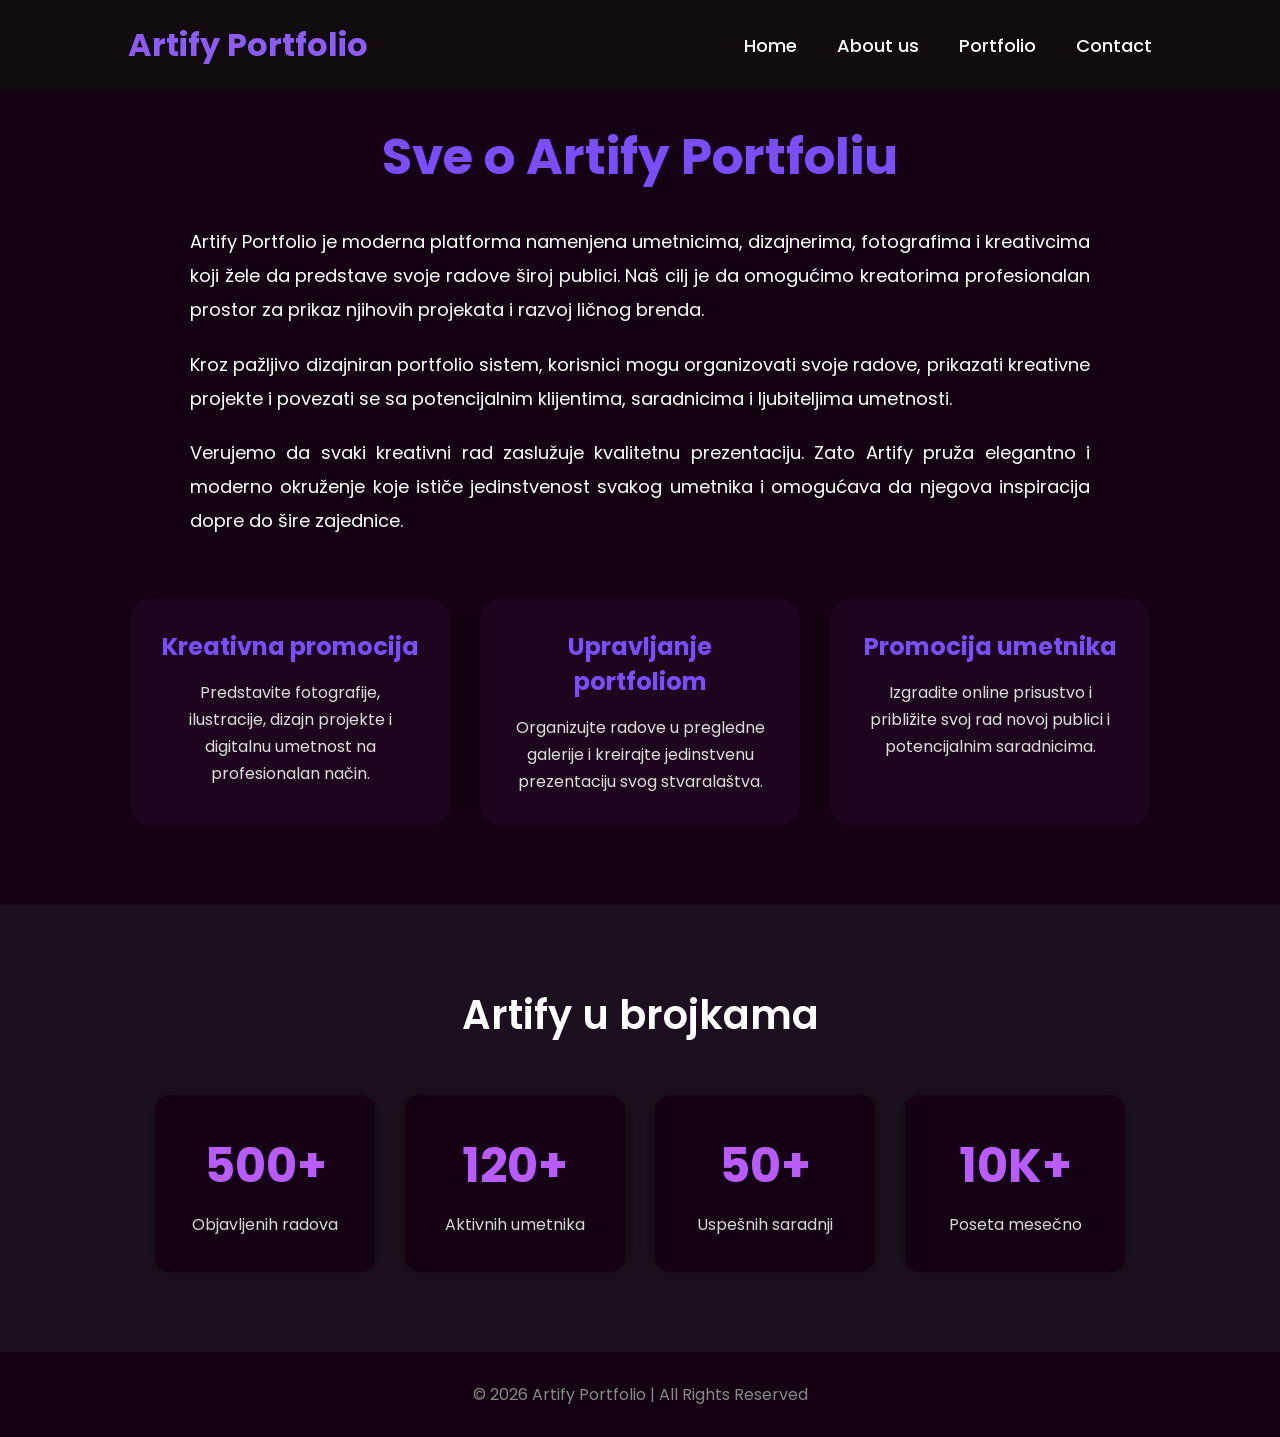
==== about.html @ 8f9bca3a "Add files via upload" ====
<!DOCTYPE html>
<html lang="sr">
<head>
    <meta charset="UTF-8">
    <meta name="viewport" content="width=device-width, initial-scale=1.0">
    <title>About Us</title>

    <link rel="stylesheet" href="style.css">

    <link href="https://fonts.googleapis.com/css2?family=Poppins:wght@300;400;500;600;700&display=swap" rel="stylesheet">
<link rel="icon" type="image/png" href="fav/favicon-96x96.png" sizes="96x96" />
<link rel="icon" type="image/svg+xml" href="fav/favicon.svg" />
<link rel="shortcut icon" href="fav/favicon.ico" />
<link rel="apple-touch-icon" sizes="180x180" href="fav/apple-touch-icon.png" />
<link rel="manifest" href="fav/site.webmanifest" />
</head>
<body>

    <header>
    <div class="logo">Artify Portfolio</div>

    <nav>
        <ul>
            <li><a href="home.html">Home</a></li>
            <li><a href="#">About us</a></li>
            <li><a href="gallery.html">Portfolio</a></li>
            <li><a href="contact.html">Contact</a></li>
        </ul>
    </nav>
</header>

    <section class="about-page">

        <div class="about-content">

            <h1>Sve o Artify Portfoliu</h1>

            <p>
                Artify Portfolio je moderna platforma namenjena umetnicima,
                dizajnerima, fotografima i kreativcima koji žele da predstave
                svoje radove široj publici. Naš cilj je da omogućimo kreatorima
                profesionalan prostor za prikaz njihovih projekata i razvoj
                ličnog brenda.
            </p>

            <p>
                Kroz pažljivo dizajniran portfolio sistem, korisnici mogu
                organizovati svoje radove, prikazati kreativne projekte i
                povezati se sa potencijalnim klijentima, saradnicima i
                ljubiteljima umetnosti.
            </p>

            <p>
                Verujemo da svaki kreativni rad zaslužuje kvalitetnu prezentaciju.
                Zato Artify pruža elegantno i moderno okruženje koje ističe
                jedinstvenost svakog umetnika i omogućava da njegova inspiracija
                dopre do šire zajednice.
            </p>

        </div>

        <div class="about-features">

            <div class="feature-card">
                <h3>Kreativna promocija</h3>
                <p>
                    Predstavite fotografije, ilustracije, dizajn projekte i
                    digitalnu umetnost na profesionalan način.
                </p>
            </div>

            <div class="feature-card">
                <h3>Upravljanje portfoliom</h3>
                <p>
                    Organizujte radove u pregledne galerije i kreirajte
                    jedinstvenu prezentaciju svog stvaralaštva.
                </p>
            </div>

            <div class="feature-card">
                <h3>Promocija umetnika</h3>
                <p>
                    Izgradite online prisustvo i približite svoj rad novoj
                    publici i potencijalnim saradnicima.
                </p>
            </div>

        </div>

    </section>
    <section class="stats-section">

    <h2>Artify u brojkama</h2>

    <div class="stats-container">

        <div class="stat-box">
            <h3>500+</h3>
            <p>Objavljenih radova</p>
        </div>

        <div class="stat-box">
            <h3>120+</h3>
            <p>Aktivnih umetnika</p>
        </div>

        <div class="stat-box">
            <h3>50+</h3>
            <p>Uspešnih saradnji</p>
        </div>

        <div class="stat-box">
            <h3>10K+</h3>
            <p>Poseta mesečno</p>
        </div>

    </div>

</section>

    <footer>
        <p>
            © 2026 Artify Portfolio | All Rights Reserved
        </p>
    </footer>
    <script>
function animateCounter(id, target, speed){

    let counter = 0;
    const element = document.getElementById(id);

    const interval = setInterval(() => {

        counter += Math.ceil(target / speed);

        if(counter >= target){
            counter = target;
            clearInterval(interval);
        }

        element.textContent = counter + "+";

    }, 20);
}

animateCounter("projects", 500, 50);
animateCounter("artists", 120, 50);
animateCounter("partners", 50, 50);
animateCounter("visitors", 10000, 100);
</script>

</body>
</html>
---- style.css ----
*{
    margin:0;
    padding:0;
    box-sizing:border-box;
}

html{
    scroll-behavior:smooth;
}

body{
    font-family:'Poppins',sans-serif;
    background:#140114;
    color:white;
}


header{
    width:100%;
    height:90px;
    padding:0 10%;
    display:flex;
    justify-content:space-between;
    align-items:center;
    position:fixed;
    top:0;
    left:0;
    z-index:1000;
    background:rgba(19,15,15,0.85);
    backdrop-filter:blur(10px);
}

.logo{
    font-size:32px;
    font-weight:700;
    color:#8b5cf6;
}

nav ul{
    display:flex;
    align-items:center;
    gap:40px;
    list-style:none;
}

nav ul li a{
    text-decoration:none;
    color:white;
    font-size:18px;
    font-weight:500;
    transition:.3s;
}

nav ul li a:hover{
    color:#8b5cf6;
}


footer{
    padding:30px;
    text-align:center;
    background:#0f000f;
    color:#aaa;
}
.home{
    height:100vh;
    background:url('slike/photo-1498050108023-c5249f4df085.jpg');
    background-size:cover;
    background-position:center;
    display:flex;
    justify-content:center;
    align-items:center;
    position:relative;
    text-align:center;
    padding:20px;
}

.overlay{
    position:absolute;
    width:100%;
    height:100%;
    background:rgba(21, 8, 8, 0.65);
}

.home-content{
    position:relative;
    z-index:2;
}

.home-content h1{
    font-size:65px;
    margin-bottom:20px;
}

.home-content p{
    font-size:20px;
    color:#ddd;
    margin-bottom:30px;
}
#openModal{
    display:inline-block;
    margin-top:25px;
    padding:15px 35px;
    background:#7c4dff;
    color:white;
    border:none;
    border-radius:25px;
    font-size:18px;
    font-weight:600;
    cursor:pointer;
    transition:0.3s;
}

#openModal:hover{
    background:#6336e8;
    transform:translateY(-3px);
}
.modal{
    display:none;
    position:fixed;
    top:0;
    left:0;
    width:100%;
    height:100%;
    background:rgba(0,0,0,0.7);
    justify-content:center;
    align-items:center;
    z-index:2000;
}

.modal.show{
    display:flex;
}

.modal-content{
    background:#1d051d;
    padding:40px;
    border-radius:20px;
    width:350px;
    text-align:center;
    position:relative;
}

.modal-content h2{
    color:#7c4dff;
    margin-bottom:20px;
}

.modal-content input{
    width:100%;
    padding:12px;
    margin:10px 0;
    border:none;
    border-radius:10px;
    outline:none;
}

.modal-content button{
    width:100%;
    padding:12px;
    border:none;
    border-radius:10px;
    background:#7c4dff;
    color:white;
    cursor:pointer;
}

.modal-content button:hover{
    background:#6336e8;
}

.close{
    position:absolute;
    top:10px;
    right:15px;
    font-size:24px;
    cursor:pointer;
    color:white;
}
.cta-btn{
    display:inline-block;
    margin-top:25px;
    padding:12px 25px;
    background:#7c4dff;
    color:white;
    text-decoration:none;
    border-radius:25px;
    font-weight:600;
    transition:0.3s;
}

.cta-btn:hover{
    background:#6336e8;
    transform:translateY(-3px);
}

.auth-section{
    padding:120px 10%;
    background:#140114;
    text-align:center;
}

.auth-text h2{
    font-size:45px;
    color:#7c4dff;
    margin-bottom:15px;
}

.auth-text p{
    max-width:700px;
    margin:0 auto 50px;
    color:#ccc;
    line-height:1.8;
    font-size:18px;
}

.auth-cards{
    display:flex;
    gap:25px;
    justify-content:center;
    flex-wrap:wrap;
}

.auth-card{
    background:#1d051d;
    padding:30px;
    border-radius:20px;
    width:300px;
    transition:0.4s;
}

.auth-card:hover{
    transform:translateY(-10px);
}

.auth-card h3{
    color:#7c4dff;
    margin-bottom:10px;
    font-size:20px;
}

.auth-card p{
    color:#ccc;
    font-size:15px;
    line-height:1.6;
}

.about{
    background-color: #1C0F1F;
    padding:100px 10%;
    text-align:center;
}

.about h2{
    font-size:45px;
    margin-bottom:25px;
    color:#7c4dff;
}

.about p{
    max-width:700px;
    margin:auto;
    color:#ccc;
    line-height:1.8;
    font-size:18px;
}

.gallery-section{
    padding:100px 10%;
    background:#140114;
}

.gallery-section h2{
    text-align:center;
    font-size:45px;
    margin-bottom:40px;
    color:#7c4dff;
}

.gallery-text p{
    color:#fff;
    font-size:18px;
    line-height:1.8;
    text-align:center;
}

.gallery{
    margin-top: 30px;
    display:flex;
    justify-content:center;
    gap:25px;
    flex-wrap:nowrap;
}

.image-box{
    flex:1;
    max-width:300px;
    overflow:hidden;
    border-radius:25px;
}

.image-box img{
    width:100%;
    height:300px;
    object-fit:cover;
    display:block;
    transition:0.5s;
}

.image-box:hover img{
    transform:scale(1.1);
}

.contact{
    background-color: #1C0F1F;
    padding:100px 10%;
    text-align:center;
}

.contact h2{
    font-size:45px;
    margin-bottom:40px;
    color:#7c4dff;
}

.contact-form{
    max-width:600px;
    margin:auto;
    display:flex;
    flex-direction:column;
    gap:20px;
}

.contact-form input,
.contact-form textarea{
    padding:15px;
    border:none;
    border-radius:10px;
    background: #1C0F1F;
    color:white;
    outline:none;
}

.contact-form textarea{
    height:150px;
    resize:none;
}

.contact-form button{
    padding:15px;
    border:none;
    border-radius:10px;
    background:#7c4dff;
    color:white;
    cursor:pointer;
    transition:0.3s;
}

.contact-form button:hover{
    background:#6336e8;
}

footer{
    padding:30px;
    text-align:center;
    background:#140114;
    color:#888;
}
.gallery-page{
    padding:120px 10% 80px;
    background:#140114;
    color:white;
}

.gallery-intro{
    text-align:center;
    max-width:700px;
    margin:0 auto 60px;
}
.portfolio-info{
    padding:120px 10%;
    background:#1C0F1F;
    color:white;
    text-align:center;
}

.portfolio-info h1{
    font-size:50px;
    color:#7c4dff;
    margin-bottom:25px;
}

.portfolio-info p{
    max-width:900px;
    margin:0 auto;
    font-size:18px;
    line-height:1.9;
    color:#ccc;
}
.portfolio-info{
    opacity: 0;
    transform: translateY(40px);
    transition: all 0.8s ease;
}

.portfolio-info.show{
    opacity: 1;
    transform: translateY(0);
}

.gallery-intro h1{
    font-size:40px;
    color:white;
    margin-bottom:20px;
}

.gallery-intro p{
    font-size:18px;
    color:#ccc;
    line-height:1.8;
}

.gallery-grid{
    display:grid;
    grid-template-columns:repeat(auto-fit, minmax(260px, 1fr));
    gap:25px;
}

.gallery-item{
    position:relative;
    overflow:hidden;
    border-radius:20px;
    cursor:pointer;
}

.gallery-item img{
    width:100%;
    height:280px;
    object-fit:cover;
    transition:0.5s;
}

.gallery-item:hover img{
    transform:scale(1.1);
    filter:brightness(0.6);
}

.gallery-overlay{
    position:absolute;
    bottom:15px;
    left:15px;
    color:white;
    font-size:18px;
    font-weight:600;
    opacity:0;
    transition:0.4s;
}

.gallery-item:hover .gallery-overlay{
    opacity:1;
}
.portfolio-guide{
    padding:120px 10%;
    background:#1C0F1F;
    color:white;
    text-align:center;
}
.portfolio-guide h2{
    font-size: 40px;
}
.guide-text{
    max-width:700px;
    margin:0 auto 50px;
    color:#ccc;
    line-height:1.8;
    font-size:18px;
}

.slider{
    display:flex;
    gap:20px;
    justify-content:center;
    flex-wrap:wrap;
    margin-bottom:80px;
}

.slide-card{
    width:300px;
    background:#1d051d;
    border-radius:20px;
    overflow:hidden;
    text-align:left;
    transition:0.4s;
}

.slide-card:hover{
    transform:translateY(-10px);
}

.slide-card img{
    width:100%;
    height:400px;
    object-fit:cover;
}

.slide-card h3{
    padding:30px;
    color:white;
}

.slide-card p{
    padding:0 15px 20px;
    color:#ccc;
    font-size:14px;
    line-height:1.5;
}


.tips{
    margin-top:80px;
}

.tips h2{
    font-size:40px;
    color:white;
    margin-bottom:20px;
}

.tips ul{
    list-style:none;
    max-width:700px;
    margin:0 auto;
    text-align:left;
}

.tips ul li{
    background:#1d051d;
    margin:10px 0;
    padding:15px;
    border-radius:10px;
    color:#ddd;
}


@media(max-width:768px){

    header{
        flex-direction:column;
        gap:20px;
    }

    nav ul{
        flex-wrap:wrap;
        justify-content:center;
    }

    .home-content h1{
        font-size:40px;
    }

    .home-content p{
        font-size:16px;
    }

}
.about-page{
    min-height:100vh;
    padding:120px 10% 80px;
    background:#140114;
    color:white;
}

.about-content{
    max-width:900px;
    margin:0 auto 60px;
    text-align:justify;
}

.about-content h1{
    font-size:50px;
    color:#7c4dff;
    margin-bottom:30px;
    text-align: center;
}

.about-content p{
    font-size:18px;
    line-height:1.9;
    margin-bottom:20px;
}

.about-features{
    display:flex;
    justify-content:center;
    gap:30px;
    flex-wrap:wrap;
}

.feature-card{
    width:320px;
    padding:30px;
    background:#1d051d;
    border-radius:20px;
    text-align:center;
    transition:0.4s;
}

.feature-card:hover{
    transform:translateY(-10px);
}

.feature-card h3{
    color:#7c4dff;
    margin-bottom:15px;
    font-size:24px;
}

.feature-card p{
    color:#ddd;
    line-height:1.7;
}
.nav-right{
    display:flex;
    align-items:center;
    gap:25px;
}

.signin-btn{
    background:#7c4dff;
    color:white;
    padding:10px 20px;
    border-radius:25px;
    text-decoration:none;
    font-weight:600;
    transition:0.3s;
}

.signin-btn:hover{
    background:#673ab7;
}

.contact-form-section{
    padding:100px 10%;
    background:#140114;
    color:white;
    text-align:center;
}

.contact-form-section h2{
    font-size:48px;
    margin-bottom:20px;
    color:#8b5cf6;
}

.contact-form-section p{
    max-width:700px;
    margin:0 auto 40px;
    line-height:1.8;
    color:#ccc;
}

.contact-form{
    max-width:700px;
    margin:0 auto;
    display:flex;
    flex-direction:column;
    gap:20px;
}

.contact-form input,
.contact-form textarea{
    width:100%;
    padding:15px;
    border:none;
    border-radius:10px;
    background:#1f1f1f;
    color:white;
    font-size:16px;
    outline:none;
}

.contact-form input:focus,
.contact-form textarea:focus{
    border:2px solid #8b5cf6;
}

.contact-form button{
    background:#8b5cf6;
    color:white;
    border:none;
    padding:15px;
    border-radius:10px;
    font-size:18px;
    cursor:pointer;
    transition:0.3s;
}

.contact-form button:hover{
    transform:translateY(-3px);
}

.contact-footer{
    background:#1C0F1F;
    color:white;
    padding:80px 10%;
}

.contact-footer h2{
    text-align:center;
    font-size:42px;
    margin-bottom:60px;
    color:#8b5cf6;
}

.contact-container{
    display:flex;
    justify-content:space-between;
    gap:60px;
    flex-wrap:wrap;
}

.contact-box{
    flex:1;
    min-width:250px;
}

.contact-box h3{
    font-size:32px;
    margin-bottom:20px;
}

.contact-box p{
    line-height:1.8;
    margin-bottom:15px;
}

.contact-box ul{
    list-style:none;
}

.contact-box ul li{
    margin-bottom:10px;
}

.contact-box ul li a{
    text-decoration:none;
    color:white;
    transition:0.3s;
}

.contact-box ul li a:hover{
    color:#8b5cf6;
}

.social-links{
    margin-top:20px;
}

.social-links a{
    display:inline-block;
    margin-right:15px;
    text-decoration:none;
    color:white;
    background:#8b5cf6;
    padding:8px 14px;
    border-radius:20px;
    transition:0.3s;
}

.social-links a:hover{
    transform:translateY(-3px);
}


.slider-actions{
    text-align:center;
    margin-top:25px;
}

#moreBtn{
    padding:10px 18px;
    background:#8b5cf6;
    border:none;
    color:white;
    border-radius:20px;
    cursor:pointer;
    transition:0.3s;
    font-size:18px;
}

#moreBtn:hover{
    background:#6d28d9;
    transform:translateY(-2px);
}

.more-content{
    max-height:0;
    overflow:hidden;
    opacity:0;
    transition:0.4s ease;
    text-align:left;
    max-width:700px;
    margin:20px auto 0;
    color:#ddd;
}

.more-content.show{
    max-height:300px;
    opacity:1;
}
.stats-section{
    background: #1C0F1F;
    padding: 80px 10%;
    text-align: center;
}

.stats-section h2{
    color: #fff;
    font-size: 40px; 
    margin-bottom: 50px;
    font-weight: 600;
}

.stats-container{
    display: flex;
    justify-content: center;
    gap: 30px;
    flex-wrap: wrap;
}

.stat-box{
    background: #140114;
    width: 220px;
    padding: 35px 20px;
    border-radius: 15px;
    transition: 0.3s ease;
    box-shadow: 0 0 15px rgba(0,0,0,0.25);
}

.stat-box:hover{
    transform: translateY(-8px);
}

.stat-box h3{
    font-size: 48px; 
    color: #B95CFF;
    margin-bottom: 10px;
    font-weight: 700;
}

.stat-box p{
    color: #d8d8d8;
    font-size: 16px; 
}


.client-showcase {
    padding: 80px 10%;
    text-align: center;
}

.client-showcase h2 {
    font-size: 35px; 
    margin-bottom: 10px;
}

.client-showcase p {
    color: #777;
    margin-bottom: 40px;
}

.client-cards {
    display: grid;
    grid-template-columns: repeat(auto-fit, minmax(320px, 1fr));
    gap: 30px;
}

.client-card {
    background: white;
    border-radius: 20px;
    overflow: hidden;
    transition: 0.3s ease;
    color: black;
}

.client-card:hover {
    transform: translateY(-10px);
}

.client-card img {
    width: 100%;
    height: 360px; 
    object-fit: cover;
    object-position: center;
    display: block;
}

.client-info {
    padding: 15px 18px; 
    text-align: left;
}

.client-info h3 {
    margin-bottom: 5px;
}

.client-info span {
    color: #888;
    font-size: 14px; 
}

.client-info p {
    margin: 10px 0;  
    line-height: 1.4;
}

.client-info ul {
    list-style: none;
    padding: 0;
    margin: 20px 0;
}

.client-info li {
    margin-bottom: 10px;
}
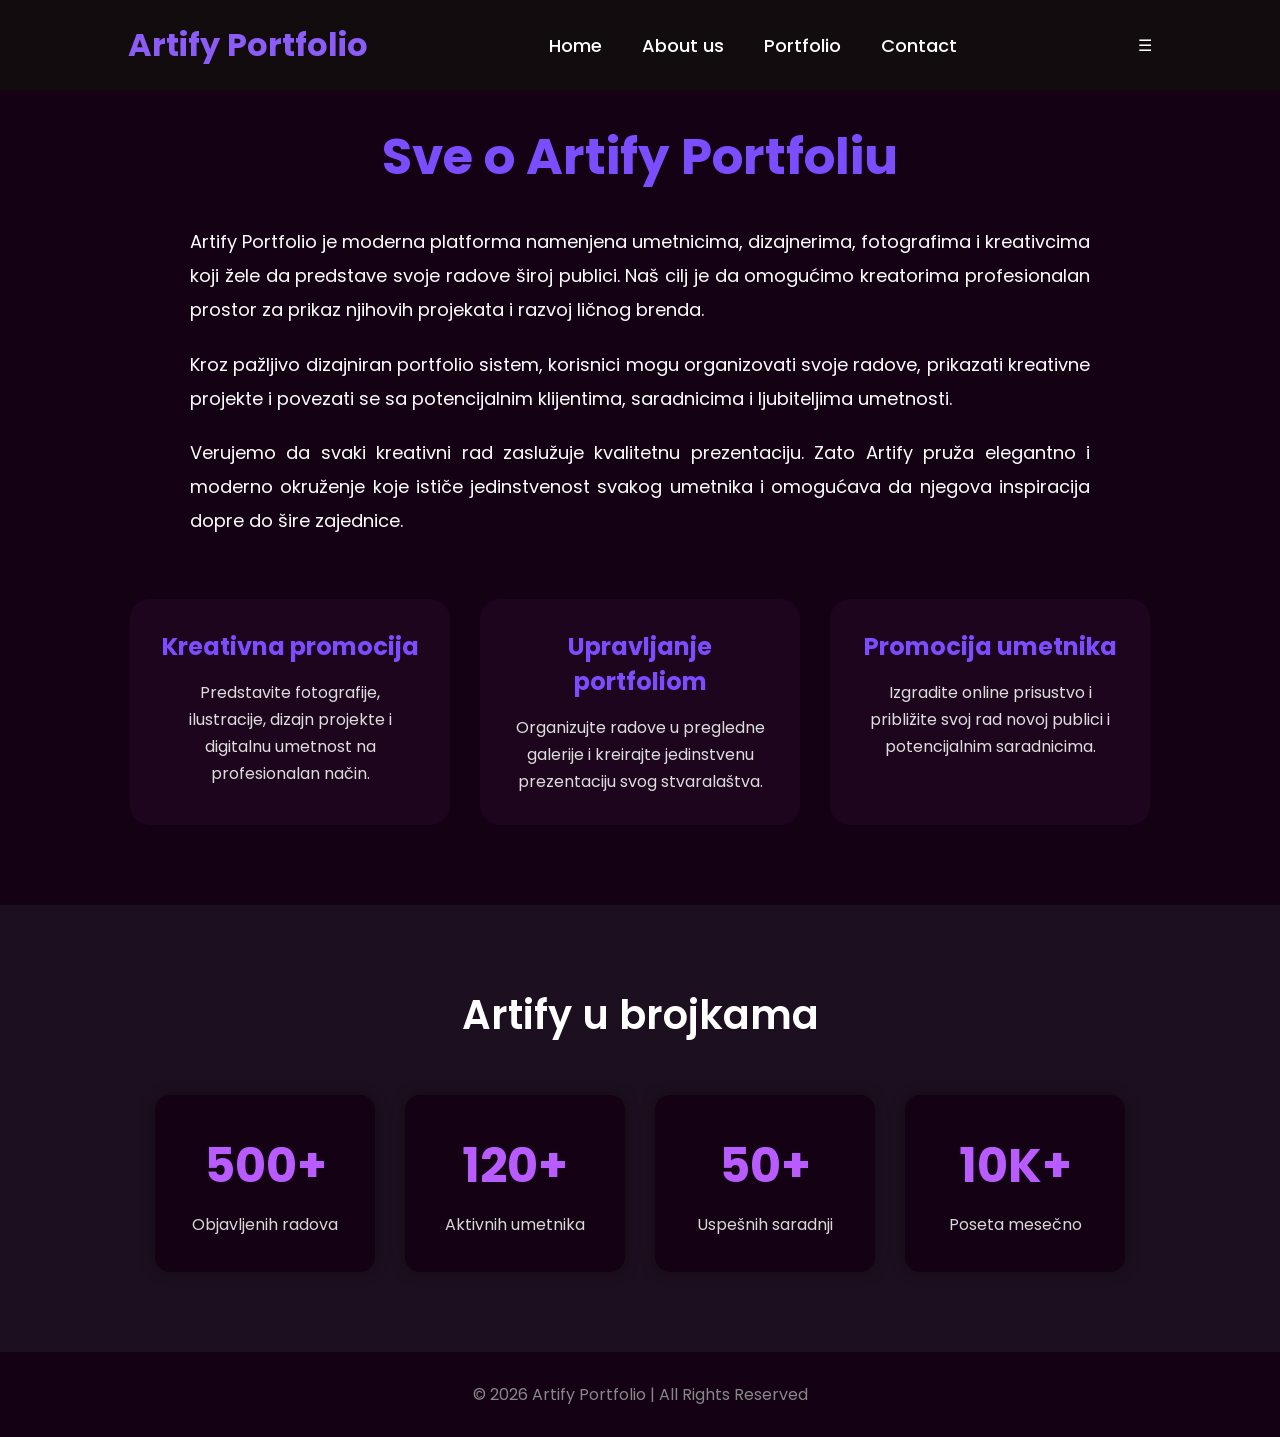
==== commit dafd18ae: "Update about.html" ====
--- a/about.html
+++ b/about.html
@@ -27,6 +27,9 @@
             <li><a href="contact.html">Contact</a></li>
         </ul>
     </nav>
+        <div class="menu-toggle">
+        ☰
+    </div>
 </header>
 
     <section class="about-page">
@@ -148,6 +151,14 @@
 animateCounter("partners", 50, 50);
 animateCounter("visitors", 10000, 100);
 </script>
+<script>
+const menuToggle = document.querySelector('.menu-toggle');
+const nav = document.querySelector('nav');
+
+menuToggle.addEventListener('click', () => {
+    nav.classList.toggle('active');
+});
+</script>
 
 </body>
-</html>+</html>
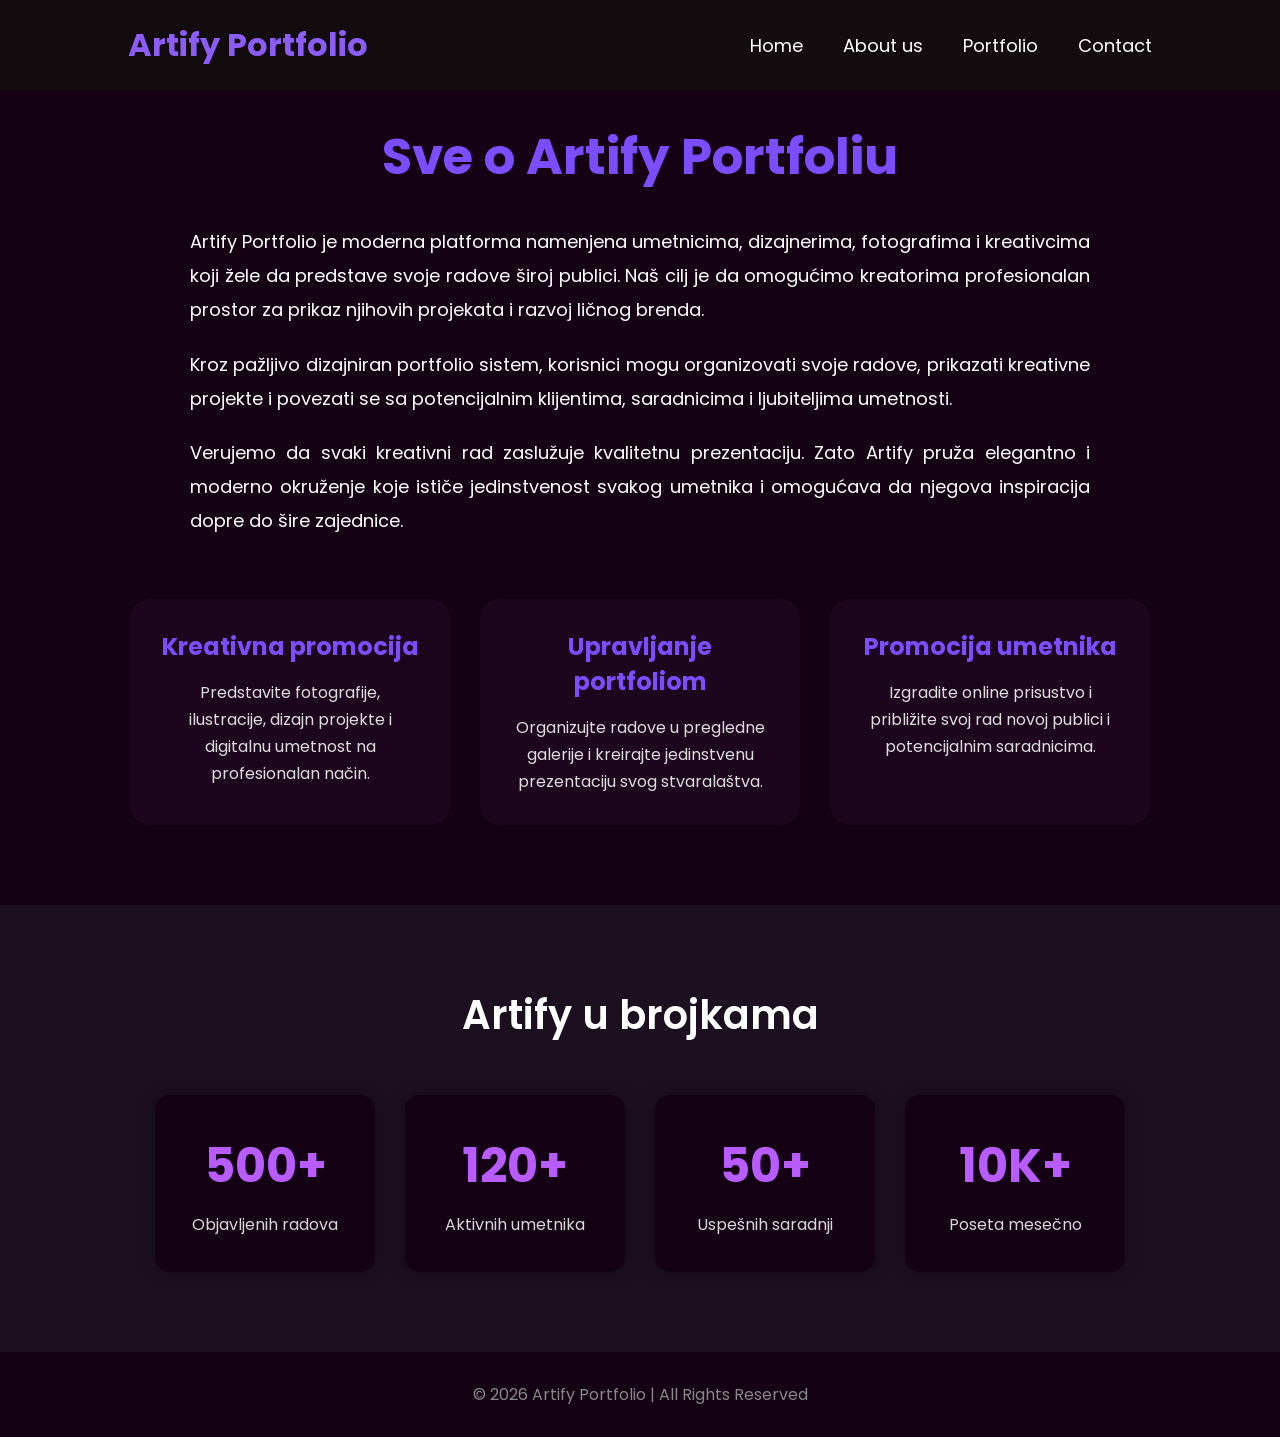
==== commit caac774e: "Update about.html" ====
--- a/about.html
+++ b/about.html
@@ -3,8 +3,6 @@
 <head>
     <meta charset="UTF-8">
     <meta name="viewport" content="width=device-width, initial-scale=1.0">
-    <title>About Us</title>
-
     <link rel="stylesheet" href="style.css">
 
     <link href="https://fonts.googleapis.com/css2?family=Poppins:wght@300;400;500;600;700&display=swap" rel="stylesheet">
@@ -13,6 +11,12 @@
 <link rel="shortcut icon" href="fav/favicon.ico" />
 <link rel="apple-touch-icon" sizes="180x180" href="fav/apple-touch-icon.png" />
 <link rel="manifest" href="fav/site.webmanifest" />
+    <title>O nama | Artify Portfolio</title>
+
+<meta name="description" content="Saznajte više o Artify Portfolio platformi i njenoj misiji da poveže umetnike, dizajnere i klijente kroz moderan digitalni prikaz radova.">
+
+<meta property="og:title" content="O nama - Artify Portfolio">
+<meta property="og:description" content="Priča o Artify platformi i njenom cilju u svetu digitalnog dizajna i umetnosti.">
 </head>
 <body>
 
--- a/style.css
+++ b/style.css
@@ -31,12 +31,14 @@
     backdrop-filter:blur(10px);
 }
 
+
 .logo{
     font-size:32px;
     font-weight:700;
     color:#8b5cf6;
 }
 
+
 nav ul{
     display:flex;
     align-items:center;
@@ -48,12 +50,51 @@
     text-decoration:none;
     color:white;
     font-size:18px;
-    font-weight:500;
-    transition:.3s;
-}
-
-nav ul li a:hover{
-    color:#8b5cf6;
+}
+
+
+.menu-toggle{
+    display:none;
+    font-size:32px;
+    color:white;
+    cursor:pointer;
+}
+
+
+@media(max-width:768px){
+
+    nav{
+        position:absolute;
+        top:90px;
+        left:0;
+        width:100%;
+        background:#130f0f;
+        display:none;
+    }
+
+    nav.active{
+        display:block;
+    }
+
+    nav ul{
+        flex-direction:column;
+        gap:20px;
+        padding:30px 0;
+        text-align:center;
+    }
+
+  
+    .menu-toggle{
+        display:block;
+        position:absolute;
+        top:50%;
+        right:10%;
+        transform:translateY(-50%);
+    }
+
+    header{
+        justify-content:space-between;
+    }
 }
 
 
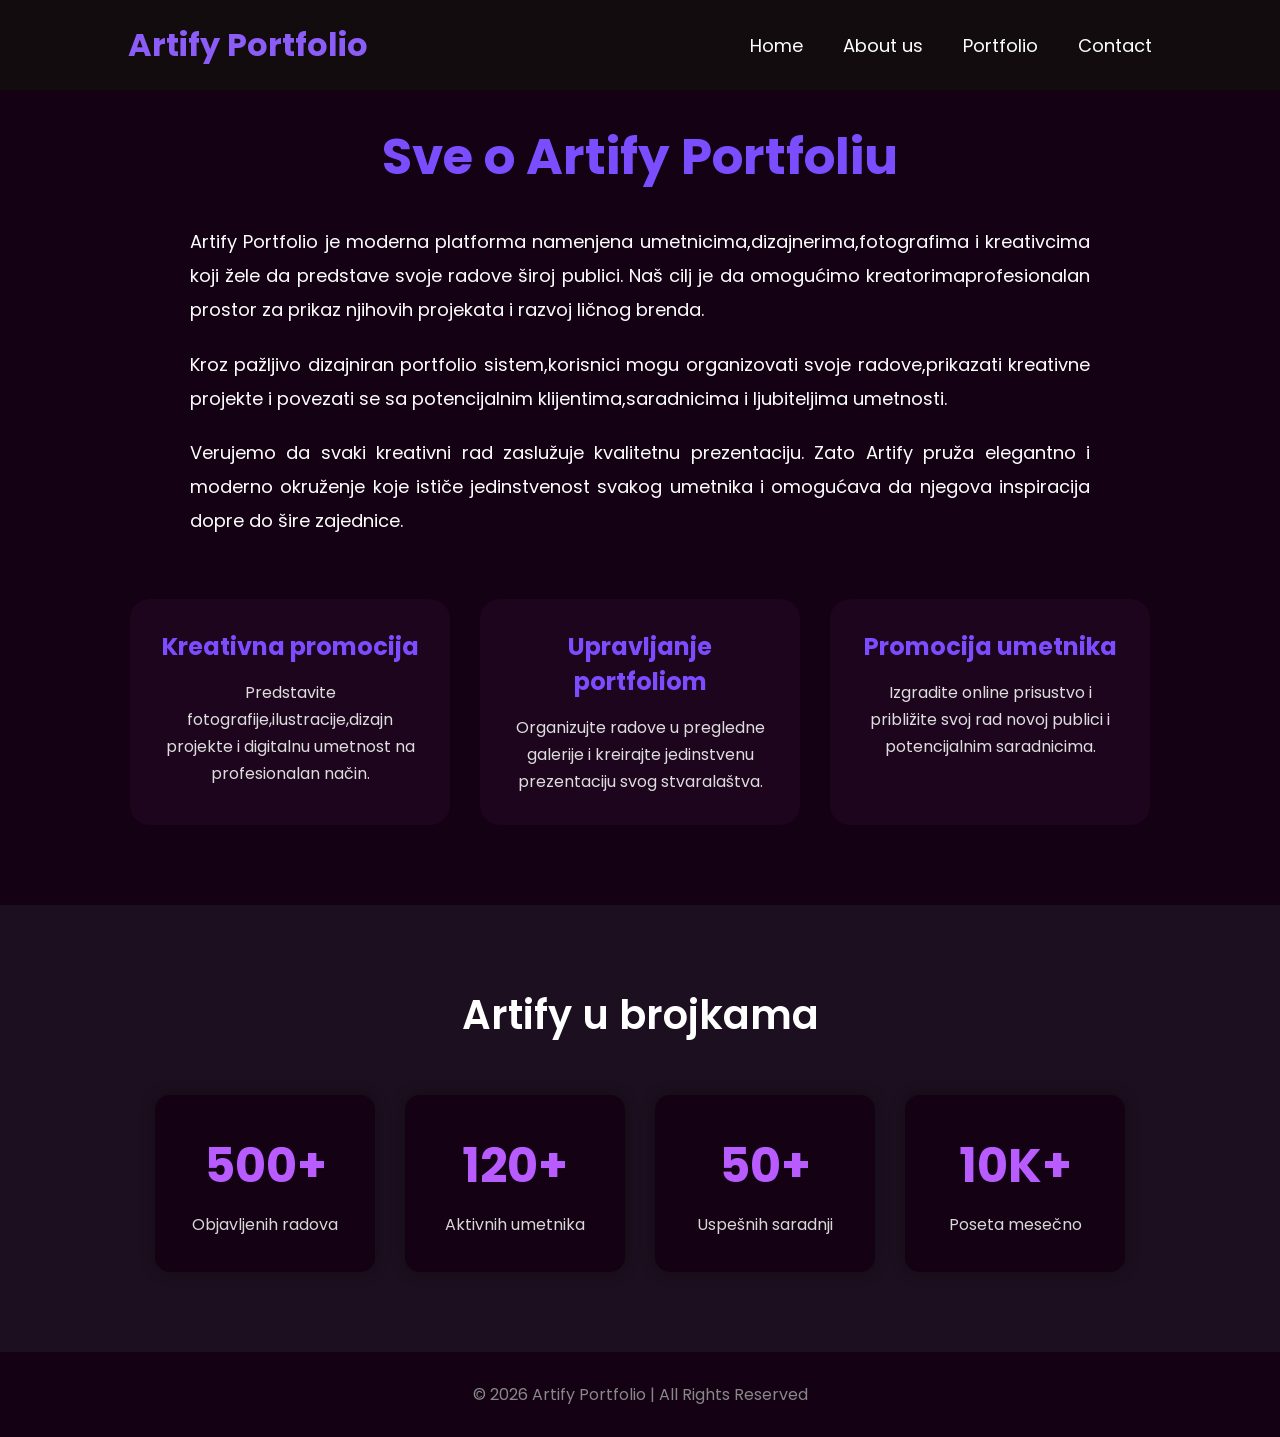
==== commit d37e998d: "Update about.html" ====
--- a/about.html
+++ b/about.html
@@ -4,25 +4,24 @@
     <meta charset="UTF-8">
     <meta name="viewport" content="width=device-width, initial-scale=1.0">
     <link rel="stylesheet" href="style.css">
-
+    <title>O nama | Artify Portfolio - Platforma za Kreativne Projekte</title>
     <link href="https://fonts.googleapis.com/css2?family=Poppins:wght@300;400;500;600;700&display=swap" rel="stylesheet">
 <link rel="icon" type="image/png" href="fav/favicon-96x96.png" sizes="96x96" />
 <link rel="icon" type="image/svg+xml" href="fav/favicon.svg" />
 <link rel="shortcut icon" href="fav/favicon.ico" />
 <link rel="apple-touch-icon" sizes="180x180" href="fav/apple-touch-icon.png" />
 <link rel="manifest" href="fav/site.webmanifest" />
-    <title>O nama | Artify Portfolio</title>
-
-<meta name="description" content="Saznajte više o Artify Portfolio platformi i njenoj misiji da poveže umetnike, dizajnere i klijente kroz moderan digitalni prikaz radova.">
-
+<meta property="og:image" content="fav/og-image.png">
+<meta property="og:url" content="https://maricic32.github.io/portfolio/about.html">
+<meta name="description" content="Upoznajte Artify Portfolio - platformu za predstavljanje kreativnih radova, web dizajna, fotografije i digitalnih projekata. Povezujemo umetnike, dizajnere i klijente na jednom mestu.">
+<meta name="robots" content="index, follow">
 <meta property="og:title" content="O nama - Artify Portfolio">
-<meta property="og:description" content="Priča o Artify platformi i njenom cilju u svetu digitalnog dizajna i umetnosti.">
+<meta name="keywords" content="Artify Portfolio, portfolio sajt, kreativni portfolio, web dizajn, dizajneri, fotografi, umetnici, digitalni projekti, portfolio radovi">
 </head>
 <body>
 
     <header>
     <div class="logo">Artify Portfolio</div>
-
     <nav>
         <ul>
             <li><a href="home.html">Home</a></li>
@@ -31,7 +30,7 @@
             <li><a href="contact.html">Contact</a></li>
         </ul>
     </nav>
-        <div class="menu-toggle">
+    <div class="menu-toggle">
         ☰
     </div>
 </header>
@@ -43,17 +42,14 @@
             <h1>Sve o Artify Portfoliu</h1>
 
             <p>
-                Artify Portfolio je moderna platforma namenjena umetnicima,
-                dizajnerima, fotografima i kreativcima koji žele da predstave
-                svoje radove široj publici. Naš cilj je da omogućimo kreatorima
-                profesionalan prostor za prikaz njihovih projekata i razvoj
-                ličnog brenda.
+                Artify Portfolio je moderna platforma namenjena umetnicima,dizajnerima,fotografima i kreativcima koji žele da predstave svoje radove široj publici.
+                Naš cilj je da omogućimo kreatorimaprofesionalan prostor za prikaz njihovih projekata i razvoj ličnog brenda.
             </p>
 
             <p>
-                Kroz pažljivo dizajniran portfolio sistem, korisnici mogu
-                organizovati svoje radove, prikazati kreativne projekte i
-                povezati se sa potencijalnim klijentima, saradnicima i
+                Kroz pažljivo dizajniran portfolio sistem,korisnici mogu
+                organizovati svoje radove,prikazati kreativne projekte i
+                povezati se sa potencijalnim klijentima,saradnicima i
                 ljubiteljima umetnosti.
             </p>
 
@@ -71,7 +67,7 @@
             <div class="feature-card">
                 <h3>Kreativna promocija</h3>
                 <p>
-                    Predstavite fotografije, ilustracije, dizajn projekte i
+                    Predstavite fotografije,ilustracije,dizajn projekte i
                     digitalnu umetnost na profesionalan način.
                 </p>
             </div>
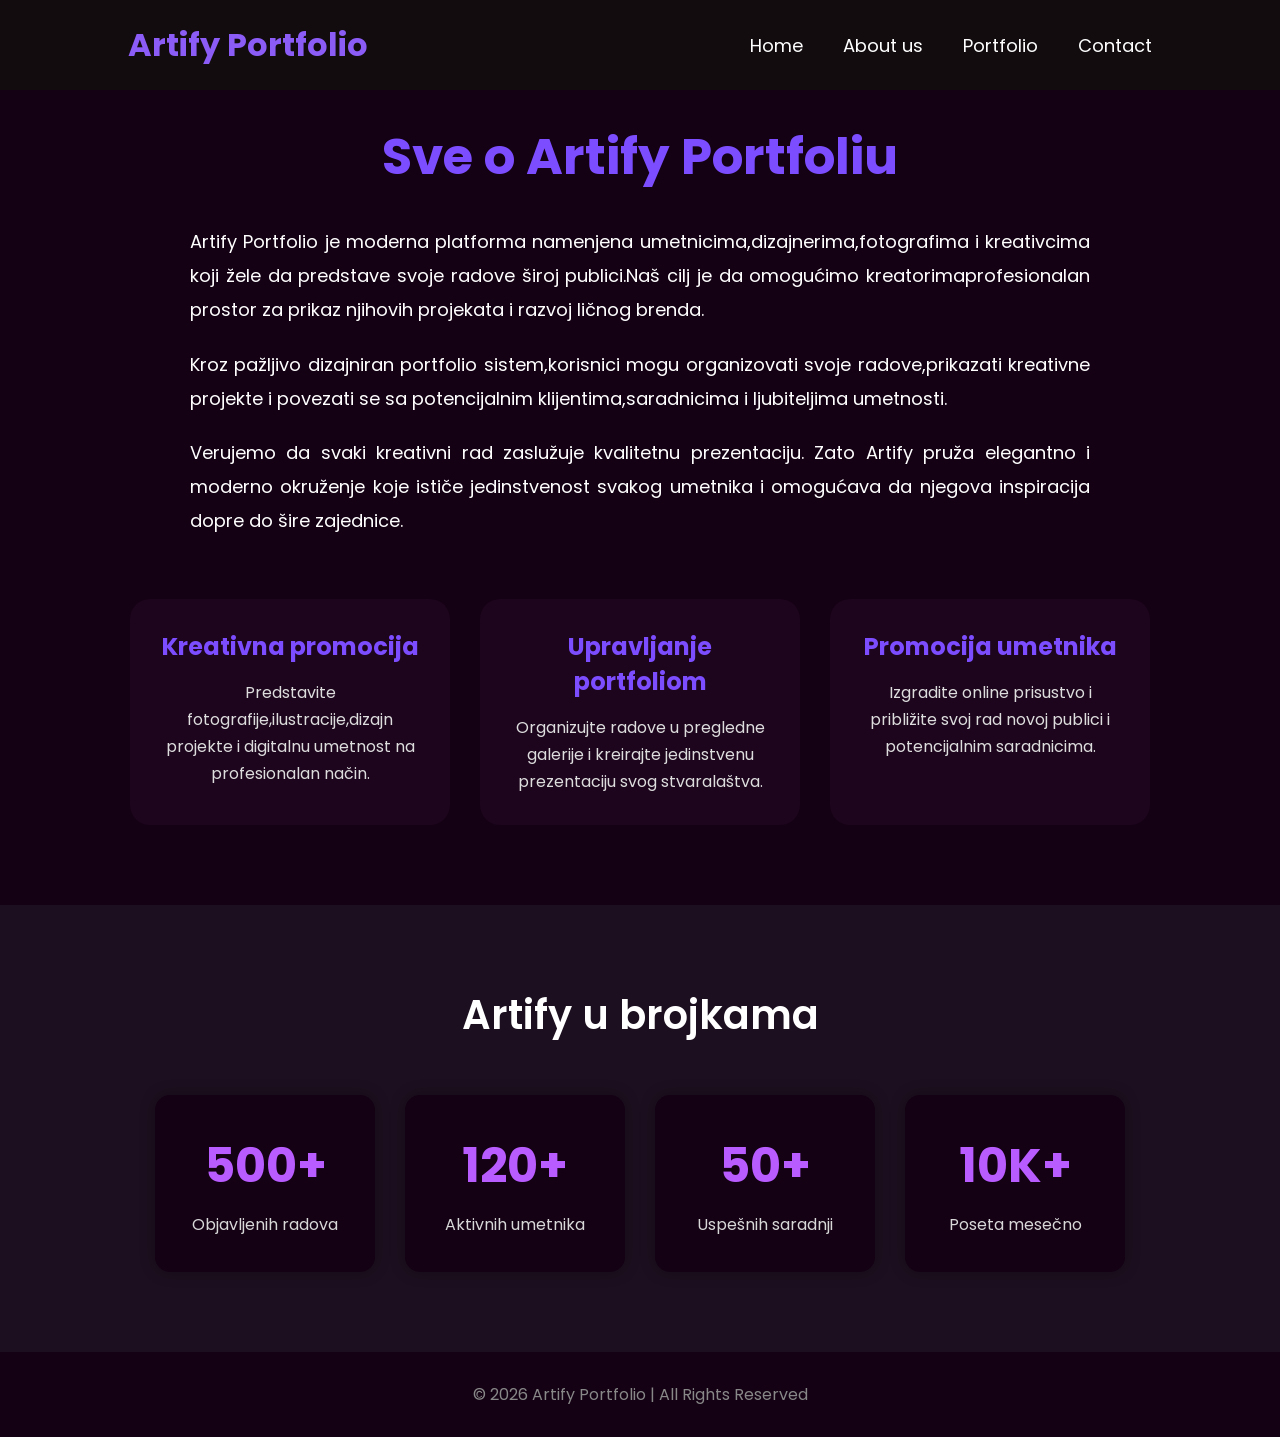
==== commit e78549a1: "Update about.html" ====
--- a/about.html
+++ b/about.html
@@ -42,8 +42,7 @@
             <h1>Sve o Artify Portfoliu</h1>
 
             <p>
-                Artify Portfolio je moderna platforma namenjena umetnicima,dizajnerima,fotografima i kreativcima koji žele da predstave svoje radove široj publici.
-                Naš cilj je da omogućimo kreatorimaprofesionalan prostor za prikaz njihovih projekata i razvoj ličnog brenda.
+                Artify Portfolio je moderna platforma namenjena umetnicima,dizajnerima,fotografima i kreativcima koji žele da predstave svoje radove široj publici.Naš cilj je da omogućimo kreatorimaprofesionalan prostor za prikaz njihovih projekata i razvoj ličnog brenda.
             </p>
 
             <p>
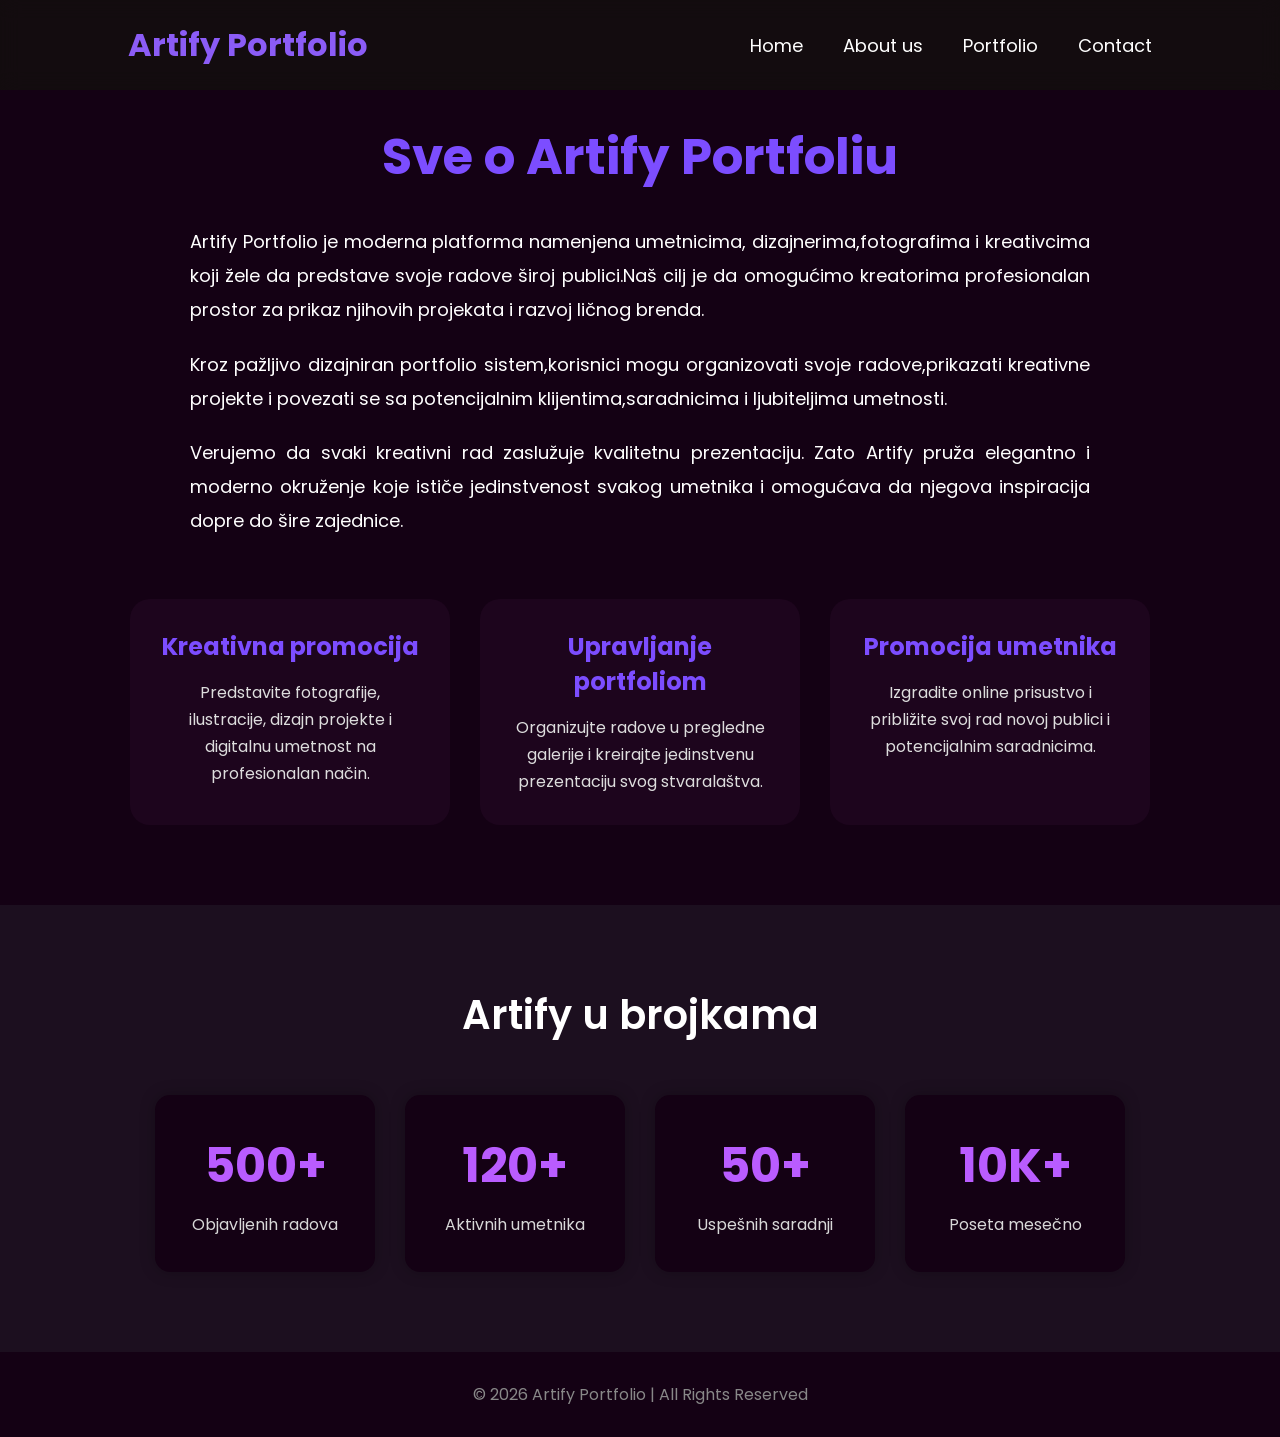
==== commit 28e17e15: "Update about.html" ====
--- a/about.html
+++ b/about.html
@@ -16,6 +16,7 @@
 <meta name="description" content="Upoznajte Artify Portfolio - platformu za predstavljanje kreativnih radova, web dizajna, fotografije i digitalnih projekata. Povezujemo umetnike, dizajnere i klijente na jednom mestu.">
 <meta name="robots" content="index, follow">
 <meta property="og:title" content="O nama - Artify Portfolio">
+<meta property="og:description" content="Priča o Artify platformi i njenom cilju u svetu digitalnog dizajna i umetnosti.">
 <meta name="keywords" content="Artify Portfolio, portfolio sajt, kreativni portfolio, web dizajn, dizajneri, fotografi, umetnici, digitalni projekti, portfolio radovi">
 </head>
 <body>
@@ -42,7 +43,11 @@
             <h1>Sve o Artify Portfoliu</h1>
 
             <p>
-                Artify Portfolio je moderna platforma namenjena umetnicima,dizajnerima,fotografima i kreativcima koji žele da predstave svoje radove široj publici.Naš cilj je da omogućimo kreatorimaprofesionalan prostor za prikaz njihovih projekata i razvoj ličnog brenda.
+                Artify Portfolio je moderna platforma namenjena umetnicima,
+                dizajnerima,fotografima i kreativcima koji žele da predstave
+                svoje radove široj publici.Naš cilj je da omogućimo kreatorima
+                profesionalan prostor za prikaz njihovih projekata i razvoj
+                ličnog brenda.
             </p>
 
             <p>
@@ -66,7 +71,7 @@
             <div class="feature-card">
                 <h3>Kreativna promocija</h3>
                 <p>
-                    Predstavite fotografije,ilustracije,dizajn projekte i
+                    Predstavite fotografije, ilustracije, dizajn projekte i
                     digitalnu umetnost na profesionalan način.
                 </p>
             </div>
--- a/style.css
+++ b/style.css
@@ -81,19 +81,43 @@
         gap:20px;
         padding:30px 0;
         text-align:center;
+        flex-wrap:wrap;
+        justify-content:center;
     }
 
   
     .menu-toggle{
-        display:block;
         position:absolute;
         top:50%;
         right:10%;
         transform:translateY(-50%);
+        font-size:42px;
+        line-height:1;
+        display:flex;
+        align-items:center;
     }
 
     header{
+        height:80px;
+        padding:0 7%;
+        display:flex;
         justify-content:space-between;
+        align-items:center;
+    }
+
+
+    .home-content h1{
+        font-size:40px;
+    }
+
+    .home-content p{
+        font-size:16px;
+    }
+
+    .logo{
+        font-size:32px;
+        line-height:1;
+        margin-top:6px;
     }
 }
 
@@ -583,28 +607,6 @@
     color:#ddd;
 }
 
-
-@media(max-width:768px){
-
-    header{
-        flex-direction:column;
-        gap:20px;
-    }
-
-    nav ul{
-        flex-wrap:wrap;
-        justify-content:center;
-    }
-
-    .home-content h1{
-        font-size:40px;
-    }
-
-    .home-content p{
-        font-size:16px;
-    }
-
-}
 .about-page{
     min-height:100vh;
     padding:120px 10% 80px;
@@ -965,4 +967,96 @@
 .client-info li {
     margin-bottom: 10px;
 }
-
+@media (max-width: 768px) {
+
+    .about-content{
+        padding: 0 20px;
+    }
+
+    .about-content h1{
+        font-size: 24px;
+        line-height: 1.3;
+        text-align: center;
+        margin-bottom: 20px;
+    }
+
+    .about-content p{
+        font-size: 15px;
+        line-height: 1.7;
+        text-align: left; 
+        word-spacing: normal;
+        letter-spacing: normal;
+        margin-bottom: 16px;
+    }
+}
+@media (max-width:1024px){
+
+    .gallery-page{
+        padding:100px 8% 70px;
+    }
+
+    .gallery-intro h1{
+        font-size:34px;
+    }
+
+    .gallery-intro p{
+        font-size:17px;
+    }
+
+    .portfolio-info{
+        padding:90px 8%;
+    }
+
+    .portfolio-info h1{
+        font-size:40px;
+    }
+
+    .portfolio-info p{
+        max-width:100%;
+        font-size:17px;
+        line-height:1.8;
+        text-align:justify;
+    }
+
+}
+
+
+@media (max-width:768px){
+
+    .gallery-page{
+        padding:90px 7% 60px;
+    }
+
+    .gallery-intro{
+        margin-bottom:40px;
+    }
+
+    .gallery-intro h1{
+        font-size:28px;
+    }
+
+    .gallery-intro p{
+        font-size:16px;
+        line-height:1.7;
+    }
+
+    .portfolio-info{
+    padding: 160px 20px 70px;
+     }
+
+    .portfolio-info h1{
+        font-size:30px;
+        line-height:1.3;
+        margin-bottom:20px;
+    }
+
+    .portfolio-info p{
+        font-size:16px;
+        line-height:1.8;
+        text-align:justify;
+        word-spacing:normal;
+        letter-spacing:normal;
+    }
+
+}
+
